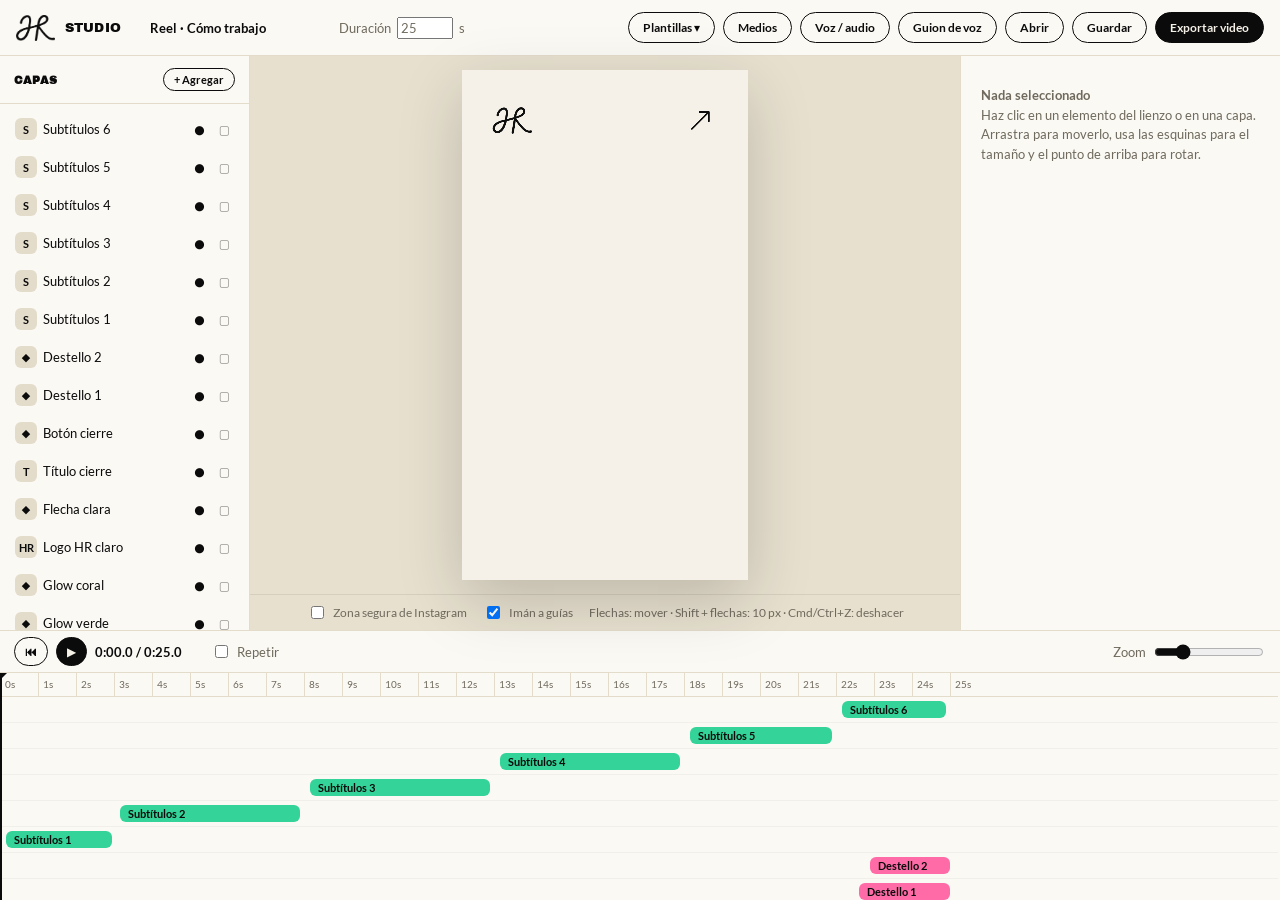
==== studio/index.html @ ad71adde "Agrega Studio: panel web para editar reels con capas, línea de tiempo y exportación a MP4 Co-Authore" ====
<!doctype html>
<html lang="es">
<head>
<meta charset="utf-8">
<meta name="viewport" content="width=device-width, initial-scale=1">
<meta name="robots" content="noindex, nofollow">
<title>Studio · UrsulaHR</title>
<link rel="icon" href="assets/logo-hr.png">
<link rel="stylesheet" href="style.css">
</head>
<body>
<header class="top">
  <div class="brand"><img src="assets/logo-hr.png" alt="HR"><span class="title">Studio</span></div>
  <input class="name" id="projName" value="Reel sin título" aria-label="Nombre del proyecto">
  <label class="dur">Duración <input type="number" id="durInput" min="1" max="180" step="0.5"> s</label>
  <span class="sp"></span>
  <button class="btn" id="btnTemplates">Plantillas ▾</button>
  <button class="btn" id="btnMedia">Medios</button>
  <button class="btn" id="btnAudio">Voz / audio</button>
  <button class="btn" id="btnScript">Guion de voz</button>
  <button class="btn" id="btnOpen">Abrir</button>
  <button class="btn" id="btnSave">Guardar</button>
  <button class="btn primary" id="btnExport">Exportar video</button>
  <input type="file" id="fileMedia" accept="image/*,video/*" multiple hidden>
  <input type="file" id="fileAudio" accept="audio/*,video/*" hidden>
  <input type="file" id="fileProject" accept=".json,application/json" hidden>
</header>

<main class="work">
  <aside class="side">
    <div class="head"><b class="title">Capas</b><button class="btn small" id="btnAdd">+ Agregar</button></div>
    <ul id="layerList"></ul>
  </aside>

  <section class="stage">
    <div class="stagearea" id="stageArea">
      <div class="stagewrap" id="stageWrap">
        <canvas id="cv" width="1080" height="1920"></canvas>
        <div id="overlay"></div>
      </div>
    </div>
    <div class="stagebar">
      <label><input type="checkbox" id="chkSafe"> Zona segura de Instagram</label>
      <label><input type="checkbox" id="chkSnap" checked> Imán a guías</label>
      <span>Flechas: mover · Shift + flechas: 10 px · Cmd/Ctrl+Z: deshacer</span>
    </div>
  </section>

  <aside class="side right"><div id="inspector"></div></aside>
</main>

<section class="timeline">
  <div class="transport">
    <button class="btn icon" id="btnStart" title="Inicio (Home)">⏮</button>
    <button class="btn primary icon" id="btnPlay" title="Reproducir (Espacio)">▶</button>
    <span class="time" id="timeLabel">0:00.0 / 0:25.0</span>
    <label><input type="checkbox" id="chkLoop"> Repetir</label>
    <span style="flex:1"></span>
    <label>Zoom <input type="range" id="zoom" min="14" max="120" value="38"></label>
  </div>
  <div class="tlscroll" id="tlScroll"><div class="tlinner" id="tlInner"></div></div>
</section>

<div class="modal" id="exportModal">
  <div class="box">
    <h3 class="title" id="expTitle">Exportando…</h3>
    <div id="expMsg">Preparando</div>
    <div class="progress"><i id="expBar"></i></div>
    <div class="acts" id="expActs"><button class="btn" id="expCancel">Cancelar</button></div>
  </div>
</div>
<div class="toast" id="toast"></div>

<script type="module" src="app.js"></script>
</body>
</html>
---- studio/style.css ----
@font-face { font-family: "Archivo Black"; font-weight: 400; font-display: swap; src: url(fonts/archivo-black-latin-400-normal.woff2) format("woff2"); }
@font-face { font-family: "Lato"; font-weight: 400; font-display: swap; src: url(fonts/lato-latin-400-normal.woff2) format("woff2"); }
@font-face { font-family: "Lato"; font-weight: 700; font-display: swap; src: url(fonts/lato-latin-700-normal.woff2) format("woff2"); }

:root {
  --ivory: #F5F1E8; --black: #0B0B0B; --coral: #FF6BA7; --sun: #FFD357; --green: #34D399; --sky: #6EC6FF;
  --paper: #FBF9F4; --line: #E3DCCB; --muted: #6f6a5d; --stage: #E7E0CF;
  --radius: 12px;
}
* { box-sizing: border-box; }
html, body { height: 100%; margin: 0; }
body {
  font-family: "Lato", system-ui, sans-serif; font-size: 13px; color: var(--black); background: var(--ivory);
  display: grid; grid-template-rows: 56px minmax(0, 1fr) 270px; overflow: hidden;
}
button, input, select, textarea { font: inherit; color: inherit; }
button { cursor: pointer; }
.title { font-family: "Archivo Black", Arial, sans-serif; text-transform: uppercase; letter-spacing: .02em; }

/* barra superior */
.top { display: flex; align-items: center; gap: 8px; padding: 0 16px; border-bottom: 1px solid var(--line); background: var(--paper); }
.top .brand { display: flex; align-items: center; gap: 10px; margin-right: 12px; }
.top .brand img { height: 26px; }
.top .brand span { font-size: 13px; }
.top .sp { flex: 1; }
.btn { border: 1px solid var(--black); background: transparent; border-radius: 999px; padding: 7px 14px; font-weight: 700; font-size: 12px; transition: background .15s, transform .1s; white-space: nowrap; }
.btn:hover { background: rgba(11,11,11,.07); }
.btn:active { transform: scale(.97); }
.btn.primary { background: var(--black); color: var(--ivory); }
.btn.primary:hover { background: #26262a; }
.btn.small { padding: 4px 10px; font-size: 11px; }
.btn.icon { padding: 6px 10px; }
.btn:disabled { opacity: .4; cursor: default; }
.top input.name { border: 1px solid transparent; background: transparent; font-weight: 700; padding: 6px 8px; border-radius: 8px; width: 190px; }
.top input.name:hover, .top input.name:focus { border-color: var(--line); background: #fff; outline: none; }
.top label.dur { display: flex; align-items: center; gap: 6px; color: var(--muted); }
.top label.dur input { width: 56px; }

/* zona de trabajo */
.work { display: grid; grid-template-columns: 250px minmax(0, 1fr) 320px; min-height: 0; }
.side { background: var(--paper); border-right: 1px solid var(--line); display: flex; flex-direction: column; min-height: 0; }
.side.right { border-right: 0; border-left: 1px solid var(--line); overflow-y: auto; }
.head { display: flex; align-items: center; justify-content: space-between; padding: 12px 14px; border-bottom: 1px solid var(--line); font-size: 11px; }
#layerList { list-style: none; margin: 0; padding: 6px; overflow-y: auto; flex: 1; }
#layerList li { display: flex; align-items: center; gap: 6px; padding: 7px 8px; border-radius: 8px; cursor: pointer; border: 1px solid transparent; }
#layerList li:hover { background: rgba(11,11,11,.05); }
#layerList li.sel { background: #fff; border-color: var(--black); }
#layerList li.off .nm { opacity: .4; }
#layerList .ty { width: 22px; height: 22px; border-radius: 6px; display: grid; place-items: center; font-size: 11px; font-weight: 700; background: var(--line); flex: none; }
#layerList .nm { flex: 1; overflow: hidden; text-overflow: ellipsis; white-space: nowrap; }
#layerList .ic { border: 0; background: transparent; padding: 2px 4px; opacity: .45; font-size: 12px; }
#layerList .ic:hover, #layerList .ic.on { opacity: 1; }
.menu { position: absolute; z-index: 30; background: #fff; border: 1px solid var(--black); border-radius: var(--radius); padding: 6px; box-shadow: 0 14px 40px rgba(0,0,0,.18); min-width: 200px; }
.menu button { display: block; width: 100%; text-align: left; border: 0; background: transparent; padding: 7px 10px; border-radius: 8px; }
.menu button:hover { background: var(--ivory); }

/* escenario */
.stage { background: var(--stage); display: flex; flex-direction: column; min-width: 0; min-height: 0; position: relative; }
.stagearea { flex: 1; display: grid; place-items: center; min-height: 0; padding: 14px; }
.stagewrap { position: relative; box-shadow: 0 20px 60px rgba(0,0,0,.18); background: #fff; }
.stagewrap canvas { display: block; width: 100%; height: 100%; }
#overlay { position: absolute; inset: 0; touch-action: none; overflow: hidden; }
.sel { position: absolute; border: 1.5px solid var(--coral); pointer-events: none; }
.sel .h { position: absolute; width: 12px; height: 12px; background: #fff; border: 2px solid var(--coral); border-radius: 3px; pointer-events: auto; }
.sel .h.nw { left: -7px; top: -7px; cursor: nwse-resize; } .sel .h.ne { right: -7px; top: -7px; cursor: nesw-resize; }
.sel .h.sw { left: -7px; bottom: -7px; cursor: nesw-resize; } .sel .h.se { right: -7px; bottom: -7px; cursor: nwse-resize; }
.sel .h.e, .sel .h.w { top: calc(50% - 8px); height: 16px; width: 8px; } .sel .h.e { right: -5px; cursor: ew-resize; } .sel .h.w { left: -5px; cursor: ew-resize; }
.sel .h.rot { left: calc(50% - 7px); top: -30px; border-radius: 50%; width: 14px; height: 14px; cursor: grab; }
.sel .stem { position: absolute; left: 50%; top: -24px; width: 1.5px; height: 24px; background: var(--coral); }
.guide { position: absolute; background: var(--coral); opacity: .8; pointer-events: none; }
.guide.v { width: 1px; top: 0; bottom: 0; } .guide.h { height: 1px; left: 0; right: 0; }
.safe { position: absolute; border: 1.5px dashed rgba(255,107,167,.9); pointer-events: none; display: none; }
.safe.on { display: block; }
.stagebar { display: flex; gap: 16px; align-items: center; justify-content: center; padding: 8px; font-size: 12px; color: var(--muted); border-top: 1px solid rgba(0,0,0,.08); }
.stagebar label { display: flex; gap: 6px; align-items: center; cursor: pointer; }

/* inspector */
#inspector { padding: 6px 14px 20px; }
#inspector h4 { margin: 16px 0 8px; font-size: 10px; letter-spacing: .08em; text-transform: uppercase; color: var(--muted); }
.row { display: grid; grid-template-columns: 92px 1fr; align-items: center; gap: 8px; margin-bottom: 6px; }
.row > label { color: var(--muted); }
.row input[type=text], .row input[type=number], .row select, .row textarea { width: 100%; border: 1px solid var(--line); border-radius: 8px; padding: 6px 8px; background: #fff; }
.row textarea { min-height: 84px; resize: vertical; }
.row input:focus, .row select:focus, .row textarea:focus { outline: 2px solid var(--coral); outline-offset: -1px; border-color: transparent; }
.grid2 { display: grid; grid-template-columns: 1fr 1fr; gap: 6px; }
.grid2 .row { grid-template-columns: 22px 1fr; margin: 0; }
.swatches { display: flex; gap: 5px; align-items: center; flex-wrap: wrap; }
.sw { width: 20px; height: 20px; border-radius: 50%; border: 1.5px solid rgba(0,0,0,.2); cursor: pointer; padding: 0; }
.sw.on { outline: 2px solid var(--black); outline-offset: 1px; }
.swatches input[type=color] { width: 24px; height: 24px; border: 0; padding: 0; background: none; cursor: pointer; }
.empty { color: var(--muted); padding: 24px 6px; line-height: 1.5; }
.hint { color: var(--muted); font-size: 11px; line-height: 1.4; margin-top: 4px; }

/* línea de tiempo */
.timeline { background: var(--paper); border-top: 1px solid var(--line); display: grid; grid-template-rows: 42px minmax(0, 1fr); min-height: 0; }
.transport { display: flex; align-items: center; gap: 8px; padding: 0 14px; border-bottom: 1px solid var(--line); }
.transport .time { font-variant-numeric: tabular-nums; font-weight: 700; min-width: 108px; }
.transport label { display: flex; gap: 6px; align-items: center; color: var(--muted); }
.transport input[type=range] { width: 110px; accent-color: var(--black); }
.tlscroll { overflow: auto; position: relative; min-height: 0; }
.tlinner { position: relative; min-height: 100%; }
.ruler { height: 24px; position: sticky; top: 0; z-index: 5; background: var(--paper); border-bottom: 1px solid var(--line); cursor: pointer; }
.tick { position: absolute; top: 0; bottom: 0; border-left: 1px solid var(--line); font-size: 10px; color: var(--muted); padding: 5px 0 0 4px; pointer-events: none; }
.wave { height: 34px; display: none; border-bottom: 1px solid var(--line); background: #fff; position: relative; }
.wave.on { display: block; }
.wave canvas { width: 100%; height: 100%; display: block; }
.trow { height: 26px; position: relative; border-bottom: 1px solid rgba(0,0,0,.04); }
.trow.sel { background: rgba(255,107,167,.09); }
.bar { position: absolute; top: 4px; bottom: 4px; border-radius: 6px; background: var(--sky); color: var(--black); font-size: 11px; font-weight: 700; padding: 0 8px; line-height: 18px; overflow: hidden; white-space: nowrap; cursor: grab; user-select: none; }
.bar.t-text { background: var(--sun); } .bar.t-shape { background: var(--coral); } .bar.t-caption { background: var(--green); }
.bar.t-mockup, .bar.t-image { background: var(--sky); } .bar.t-logo { background: var(--line); }
.bar.sel { outline: 2px solid var(--black); }
.bar .eh { position: absolute; top: 0; bottom: 0; width: 7px; cursor: ew-resize; } .bar .eh.l { left: 0; } .bar .eh.r { right: 0; }
.playhead { position: absolute; top: 0; bottom: 0; width: 2px; background: var(--black); z-index: 6; pointer-events: none; }
.playhead::before { content: ""; position: absolute; top: 0; left: -5px; border: 6px solid transparent; border-top-color: var(--black); }

/* exportación */
.modal { position: fixed; inset: 0; background: rgba(11,11,11,.5); display: none; place-items: center; z-index: 50; }
.modal.on { display: grid; }
.modal .box { background: var(--ivory); border-radius: 18px; padding: 26px 28px; width: 420px; max-width: 92vw; }
.modal h3 { margin: 0 0 10px; font-size: 20px; }
.progress { height: 10px; border-radius: 999px; background: var(--line); overflow: hidden; margin: 16px 0 8px; }
.progress > i { display: block; height: 100%; width: 0; background: var(--coral); transition: width .1s; }
.modal .acts { display: flex; gap: 8px; justify-content: flex-end; margin-top: 16px; }
.toast { position: fixed; left: 50%; bottom: 290px; transform: translateX(-50%); background: var(--black); color: var(--ivory); padding: 9px 16px; border-radius: 999px; font-weight: 700; z-index: 60; opacity: 0; transition: opacity .2s; pointer-events: none; }
.toast.on { opacity: 1; }
.drop { outline: 3px dashed var(--coral); outline-offset: -8px; }
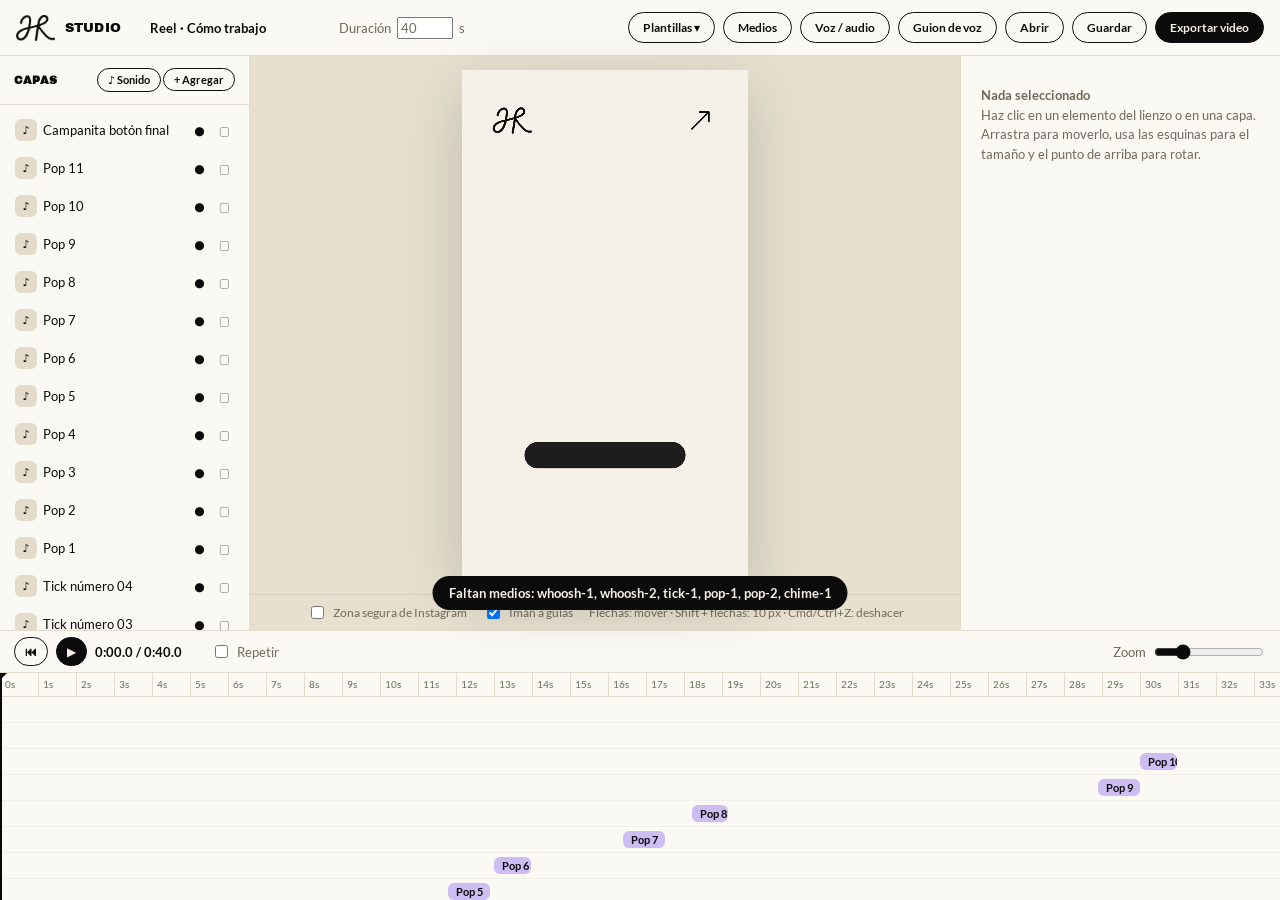
==== commit fd78ac04: "Studio: pista de sonidos (capas de sonido, vista previa, mezcla al exportar) y efectos puestos en el" ====
--- a/studio/index.html
+++ b/studio/index.html
@@ -21,14 +21,14 @@
   <button class="btn" id="btnOpen">Abrir</button>
   <button class="btn" id="btnSave">Guardar</button>
   <button class="btn primary" id="btnExport">Exportar video</button>
-  <input type="file" id="fileMedia" accept="image/*,video/*" multiple hidden>
+  <input type="file" id="fileMedia" accept="image/*,video/*,audio/*" multiple hidden>
   <input type="file" id="fileAudio" accept="audio/*,video/*" hidden>
   <input type="file" id="fileProject" accept=".json,application/json" hidden>
 </header>
 
 <main class="work">
   <aside class="side">
-    <div class="head"><b class="title">Capas</b><button class="btn small" id="btnAdd">+ Agregar</button></div>
+    <div class="head"><b class="title">Capas</b><span><button class="btn small" id="btnSound">♪ Sonido</button> <button class="btn small" id="btnAdd">+ Agregar</button></span></div>
     <ul id="layerList"></ul>
   </aside>
 
--- a/studio/style.css
+++ b/studio/style.css
@@ -108,7 +108,7 @@
 .trow.sel { background: rgba(255,107,167,.09); }
 .bar { position: absolute; top: 4px; bottom: 4px; border-radius: 6px; background: var(--sky); color: var(--black); font-size: 11px; font-weight: 700; padding: 0 8px; line-height: 18px; overflow: hidden; white-space: nowrap; cursor: grab; user-select: none; }
 .bar.t-text { background: var(--sun); } .bar.t-shape { background: var(--coral); } .bar.t-caption { background: var(--green); }
-.bar.t-mockup, .bar.t-image { background: var(--sky); } .bar.t-logo { background: var(--line); }
+.bar.t-mockup, .bar.t-image { background: var(--sky); } .bar.t-sound { background: #CDBDF2; } .bar.t-logo { background: var(--line); }
 .bar.sel { outline: 2px solid var(--black); }
 .bar .eh { position: absolute; top: 0; bottom: 0; width: 7px; cursor: ew-resize; } .bar .eh.l { left: 0; } .bar .eh.r { right: 0; }
 .playhead { position: absolute; top: 0; bottom: 0; width: 2px; background: var(--black); z-index: 6; pointer-events: none; }
